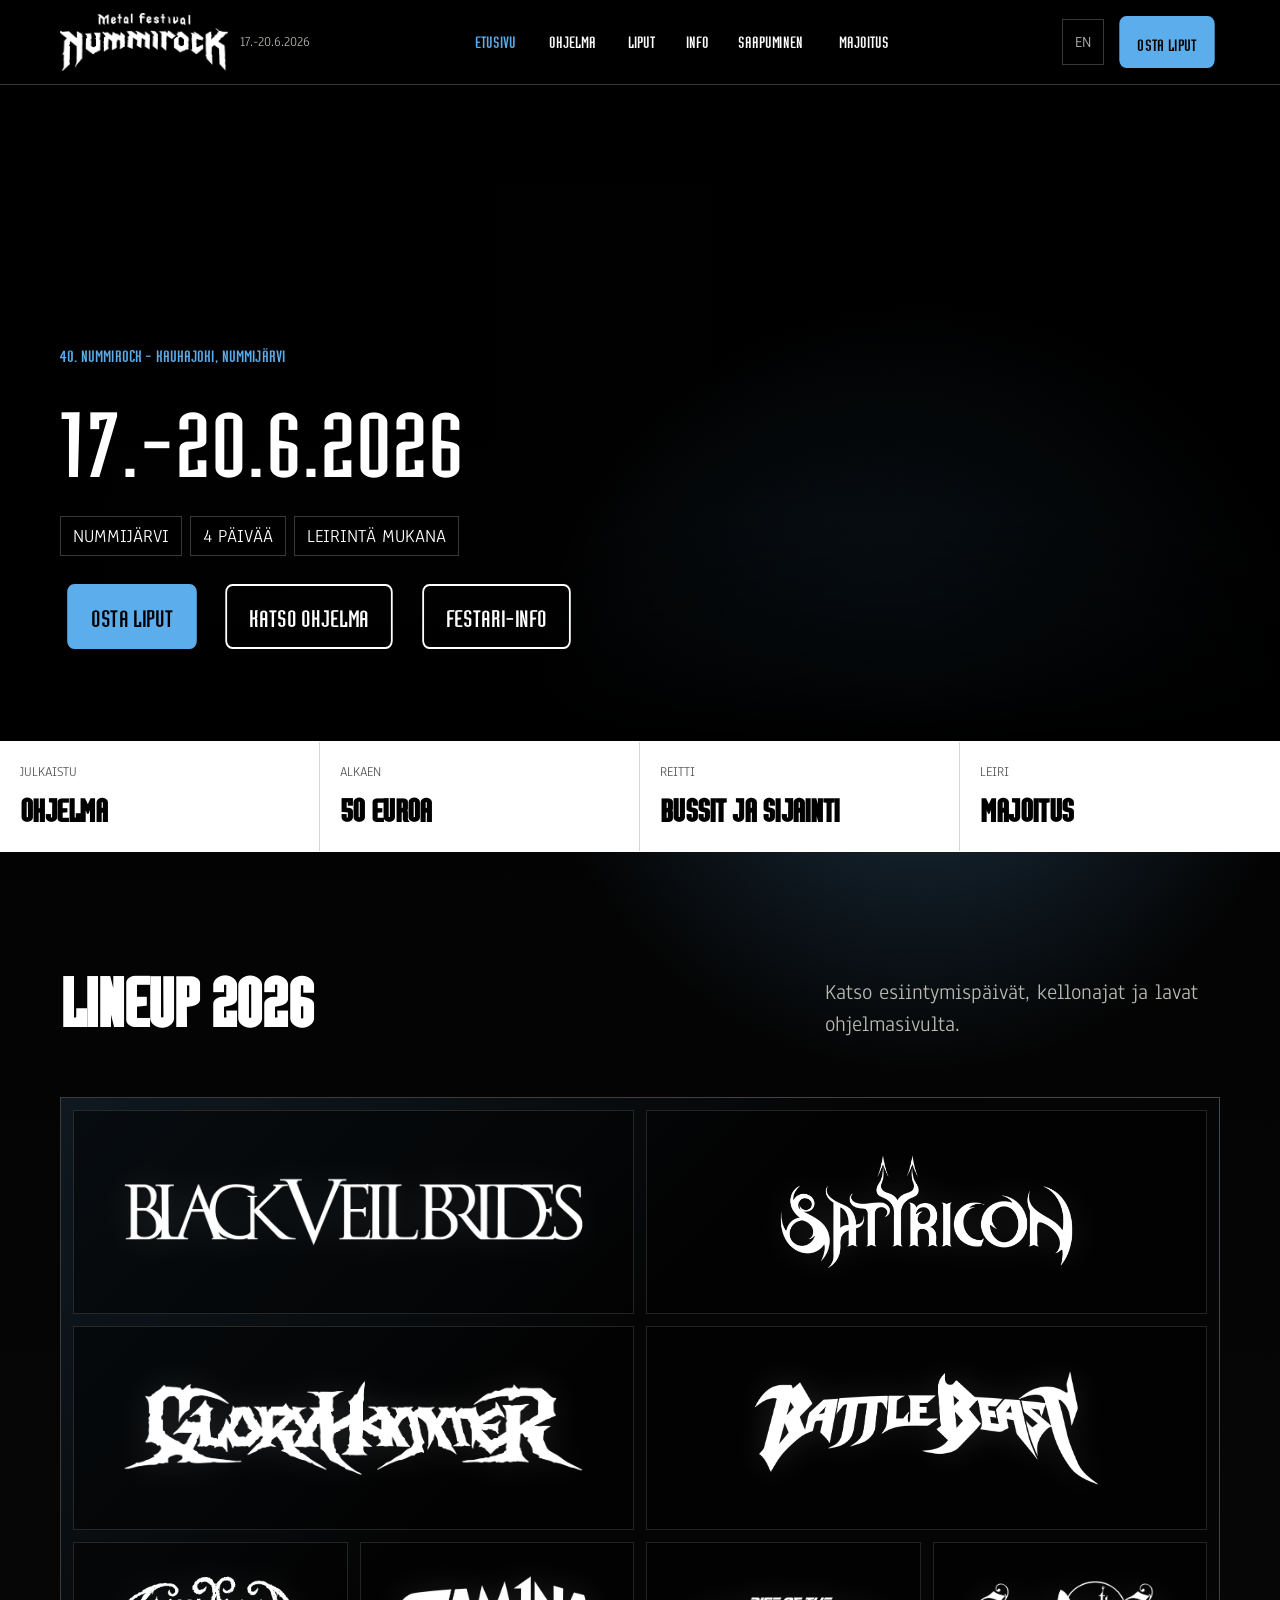
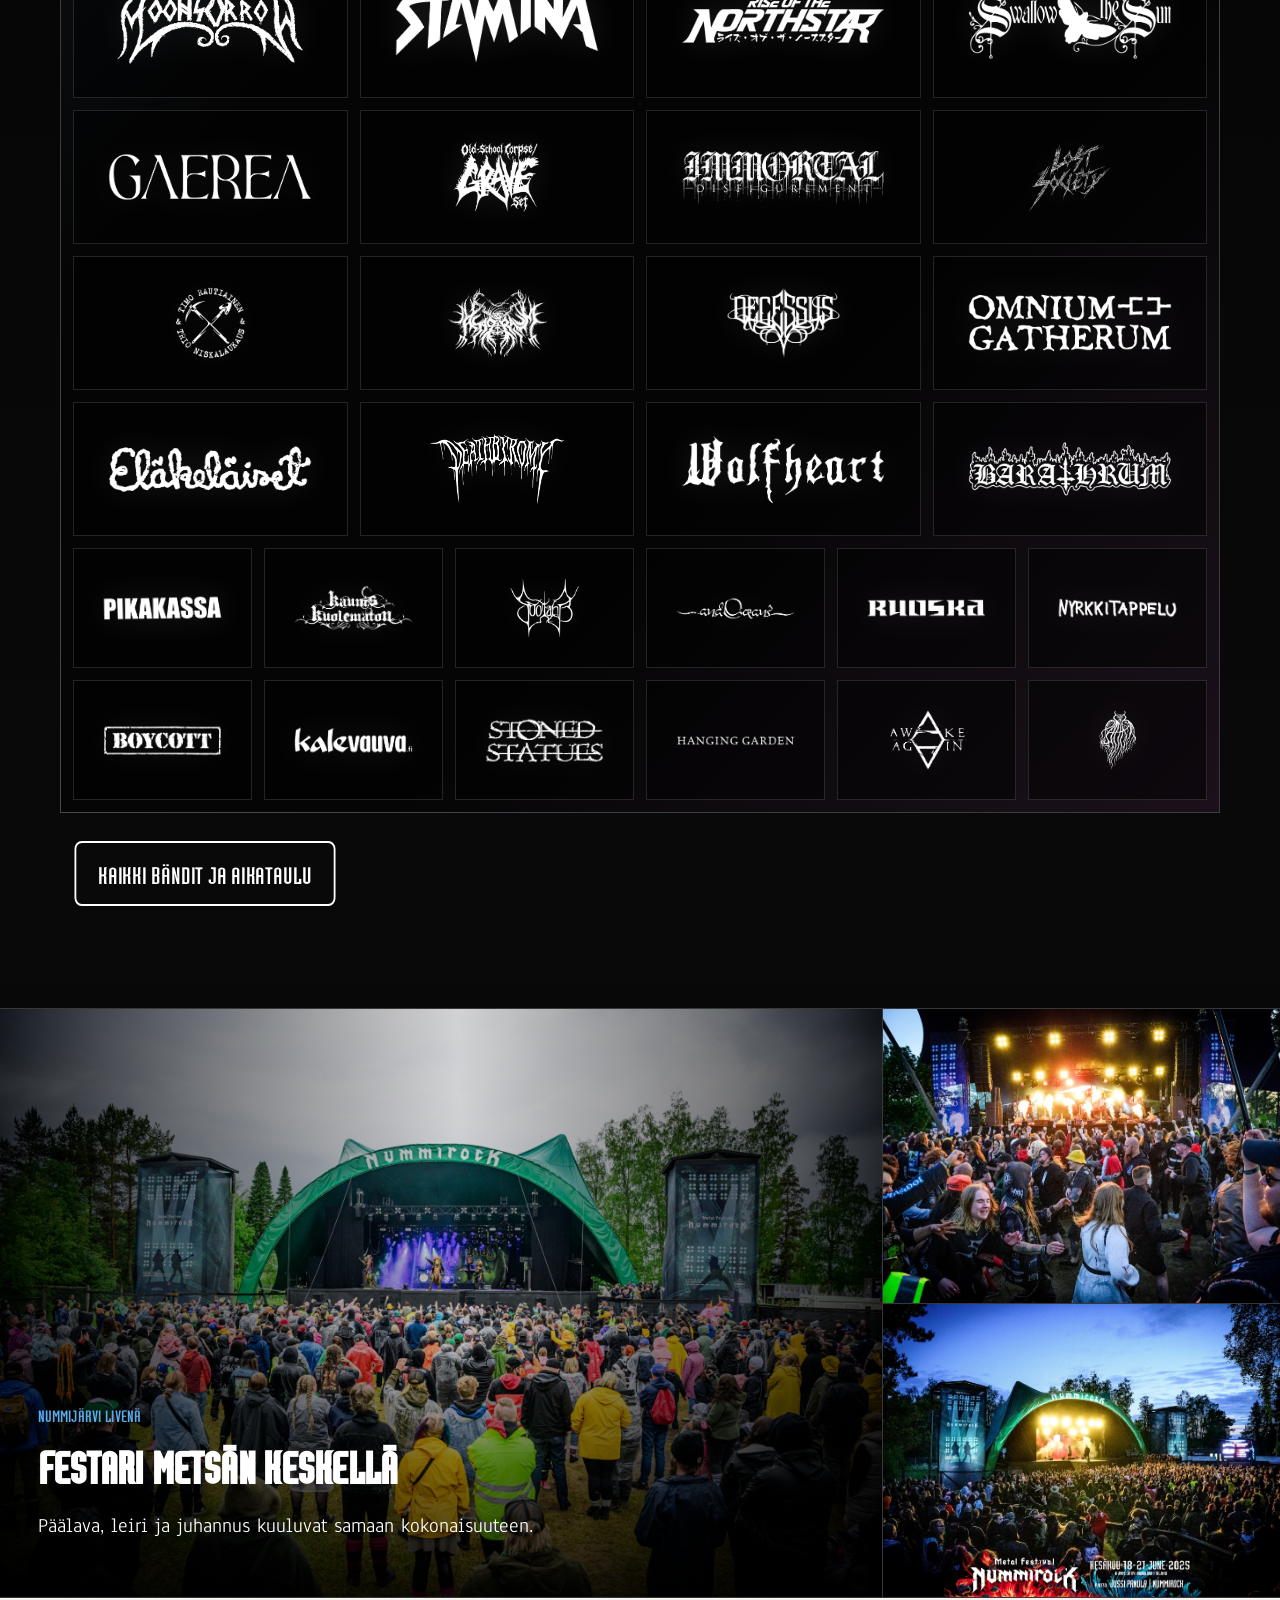
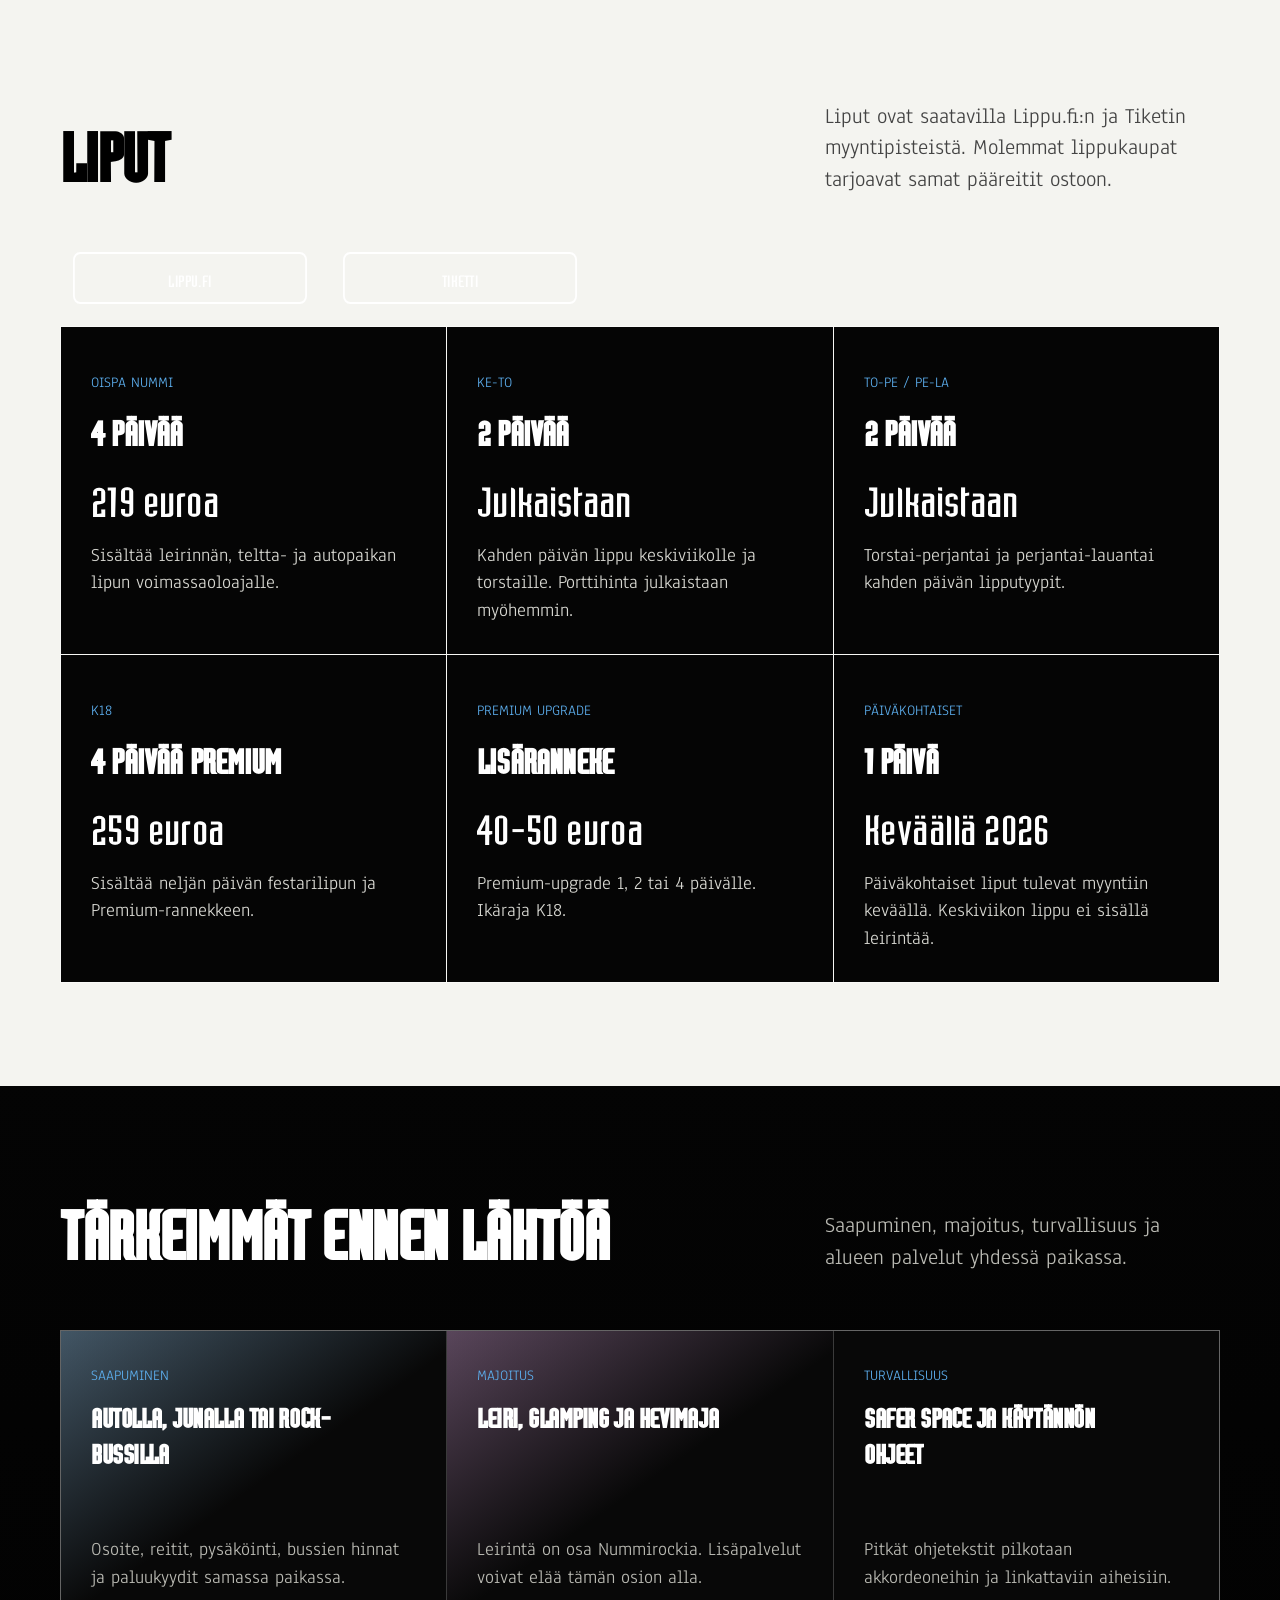
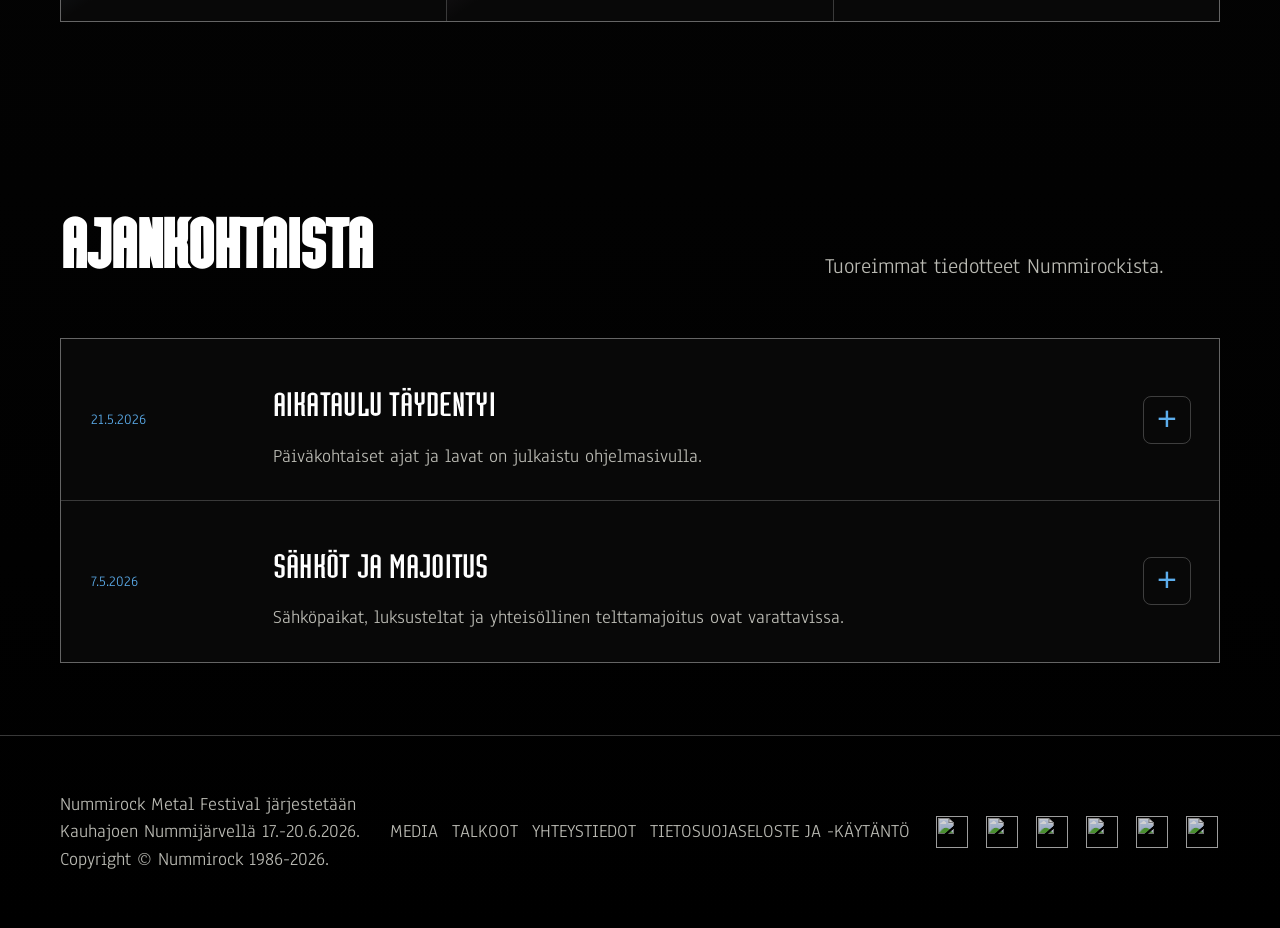
==== prototype/index.html @ 6aaf7c0e "Initial static prototype" ====
<!doctype html>
<html lang="fi">
<head>
  <meta charset="utf-8">
  <meta name="viewport" content="width=device-width, initial-scale=1">
  <title>Nummirock Metal Festival 2026</title>
  <meta name="description" content="Nummirock Metal Festival järjestetään Kauhajoen Nummijärvellä 17.-20.6.2026.">
  <link rel="stylesheet" href="https://www.nummirock.fi/2017/fonts.css">
  <link rel="preconnect" href="https://fonts.googleapis.com">
  <link rel="preconnect" href="https://fonts.gstatic.com" crossorigin>
  <link href="https://fonts.googleapis.com/css2?family=Anaheim&display=swap" rel="stylesheet">
  <link rel="stylesheet" href="styles.css">
</head>
<body>
  <div class="site-shell">
    <a class="skip-link" href="#main">Siirry sisältöön</a>
    <header class="site-header">
      <nav class="site-nav container" aria-label="Päävalikko">
        <a class="brand-mark" href="index.html" aria-label="Nummirock etusivu">
          <img src="brand-assets/Nummirock-2026_Logo-kaareva-valkoinen.png" alt="Nummirock">
          <span class="brand-kicker">17.-20.6.2026</span>
        </a>
        <ul class="nav-links" id="site-menu">
          <li><a href="index.html" aria-current="page">Etusivu</a></li>
          <li><a href="ohjelma.html">Ohjelma</a></li>
          <li><a href="index.html#liput">Liput</a></li>
          <li><a href="info.html">Info</a></li>
          <li><a href="info.html#saapuminen">Saapuminen</a></li>
          <li><a href="info.html#majoitus">Majoitus</a></li>
        </ul>
        <div class="nav-actions">
          <a class="language-link" href="info.html#english">EN</a>
          <a class="button small accent" href="#liput">Osta liput</a>
          <button class="menu-toggle" type="button" aria-label="Avaa valikko" aria-controls="site-menu" aria-expanded="false" data-menu-toggle>
            <span></span>
          </button>
        </div>
      </nav>
    </header>

    <main id="main">
      <section class="hero">
        <div class="container hero-content">
          <h1 class="sr-only">Nummirock Metal Festival 2026</h1>
          <p class="eyebrow">40. Nummirock - Kauhajoki, Nummijärvi</p>
          <p class="hero-date">17.-20.6.2026</p>
          <div class="hero-meta" aria-label="Tapahtuman perustiedot">
            <span class="meta-chip">Nummijärvi</span>
            <span class="meta-chip">4 päivää</span>
            <span class="meta-chip">Leirintä mukana</span>
          </div>
          <div class="hero-actions">
            <a class="button accent" href="#liput">Osta liput</a>
            <a class="button secondary" href="ohjelma.html">Katso ohjelma</a>
            <a class="button secondary" href="info.html">Festari-info</a>
          </div>
        </div>
      </section>

      <section class="gate-countdown" data-countdown data-open="2026-06-17T20:00:00+03:00" data-hide-after="2026-06-21T04:00:00+03:00" data-show-days="100" hidden>
        <div class="container gate-countdown-inner">
          <div>
            <p class="eyebrow" data-countdown-label>Portit avataan</p>
            <h2>Kohta nähdään Nummijärvellä</h2>
          </div>
          <div class="countdown-grid" aria-label="Aikaa porttien avautumiseen">
            <span><strong data-countdown-days>00</strong><small>Päivää</small></span>
            <span><strong data-countdown-hours>00</strong><small>Tuntia</small></span>
            <span><strong data-countdown-minutes>00</strong><small>Min</small></span>
            <span><strong data-countdown-seconds>00</strong><small>Sek</small></span>
          </div>
        </div>
      </section>

      <section class="quick-strip" aria-label="Pikalinkit">
        <div class="quick-strip-inner">
          <a class="quick-link" href="ohjelma.html">
            <span>Julkaistu</span>
            <strong>Ohjelma</strong>
          </a>
          <a class="quick-link" href="#liput">
            <span>Alkaen</span>
            <strong>50 euroa</strong>
          </a>
          <a class="quick-link" href="info.html#saapuminen">
            <span>Reitti</span>
            <strong>Bussit ja sijainti</strong>
          </a>
          <a class="quick-link" href="info.html#majoitus">
            <span>Leiri</span>
            <strong>Majoitus</strong>
          </a>
        </div>
      </section>

      <section class="section" aria-labelledby="lineup-title">
        <div class="container">
          <div class="section-header">
            <h2 class="section-title" id="lineup-title">Lineup 2026</h2>
            <p class="section-copy">Katso esiintymispäivät, kellonajat ja lavat ohjelmasivulta.</p>
          </div>
          <div class="logo-lineup" aria-label="Nummirock 2026 artistit">
            <a class="logo-card logo-card-xl" href="ohjelma.html#schedule-black-veil-brides"><img src="band-logos/Logo_BlackVeilBrides.png" alt="Black Veil Brides"></a>
            <a class="logo-card logo-card-xl" href="ohjelma.html#schedule-satyricon"><img src="band-logos/Logo_Satyricon.png" alt="Satyricon"></a>
            <a class="logo-card logo-card-xl" href="ohjelma.html#schedule-gloryhammer"><img src="band-logos/Logo_GloryHammer.png" alt="Gloryhammer"></a>
            <a class="logo-card logo-card-xl" href="ohjelma.html#schedule-battle-beast"><img src="band-logos/Logo_BattleBeast.png" alt="Battle Beast"></a>

            <a class="logo-card logo-card-lg" href="ohjelma.html#schedule-moonsorrow"><img src="band-logos/Logo_Moonsorrow.png" alt="Moonsorrow"></a>
            <a class="logo-card logo-card-lg" href="ohjelma.html#schedule-stam1na"><img src="band-logos/Logo_Stam1na.png" alt="Stam1na"></a>
            <a class="logo-card logo-card-lg" href="ohjelma.html#schedule-rise-of-the-northstar"><img src="band-logos/Logo_RiseOfTheNorthstar.png" alt="Rise of the Northstar"></a>
            <a class="logo-card logo-card-lg" href="ohjelma.html#schedule-swallow-the-sun"><img src="band-logos/Logo_SwallowTheSun.png" alt="Swallow the Sun"></a>

            <a class="logo-card" href="ohjelma.html#schedule-gaerea"><img src="band-logos/Logo_Gaerea.png" alt="Gaerea"></a>
            <a class="logo-card" href="ohjelma.html#schedule-grave"><img src="band-logos/Logo_Grave-set.png" alt="Grave"></a>
            <a class="logo-card" href="ohjelma.html#schedule-immortal-disfigurement"><img src="band-logos/Logo_ImmortalDisfigurement.png" alt="Immortal Disfigurement"></a>
            <a class="logo-card" href="ohjelma.html#schedule-lost-society"><img src="band-logos/Logo_LostSociety.png" alt="Lost Society"></a>
            <a class="logo-card" href="ohjelma.html#schedule-timo-rautiainen"><img src="band-logos/Logo_TimoRautiainen.png" alt="Timo Rautiainen & Trio Niskalaukaus"></a>
            <a class="logo-card" href="ohjelma.html#schedule-asagraum"><img src="band-logos/Logo_Asagraum.png" alt="Asagraum"></a>
            <a class="logo-card" href="ohjelma.html#schedule-decessus"><img src="band-logos/Logo_Decessus.png" alt="Decessus"></a>
            <a class="logo-card" href="ohjelma.html#schedule-omnium-gatherum"><img src="band-logos/Logo_OmniumGatherum.png" alt="Omnium Gatherum"></a>
            <a class="logo-card" href="ohjelma.html#schedule-elakelaiset"><img src="band-logos/Logo_Elakelaiset.png" alt="Eläkeläiset"></a>
            <a class="logo-card" href="ohjelma.html#schedule-deathbyromy"><img src="band-logos/Logo_DeathByRomy.png" alt="DeathbyRomy"></a>
            <a class="logo-card" href="ohjelma.html#schedule-wolfheart"><img src="band-logos/Logo_Wolfheart.png" alt="Wolfheart"></a>
            <a class="logo-card" href="ohjelma.html#schedule-barathrum"><img src="band-logos/Logo_Barathrum.png" alt="Barathrum"></a>

            <a class="logo-card logo-card-sm" href="ohjelma.html#schedule-pikakassa"><img src="band-logos/Logo_Pikakassa.png" alt="Pikakassa"></a>
            <a class="logo-card logo-card-sm" href="ohjelma.html#schedule-kaunis-kuolematon"><img src="band-logos/Logo_KaunisKuolematon.png" alt="Kaunis Kuolematon"></a>
            <a class="logo-card logo-card-sm" href="ohjelma.html#schedule-suotana"><img src="band-logos/Logo_Suotana.png" alt="Suotana"></a>
            <a class="logo-card logo-card-sm" href="ohjelma.html#schedule-and-oceans"><img src="band-logos/Logo_AndOceans.png" alt="...And Oceans"></a>
            <a class="logo-card logo-card-sm" href="ohjelma.html#schedule-ruoska"><img src="band-logos/Logo_Ruoska.png" alt="Ruoska"></a>
            <a class="logo-card logo-card-sm" href="ohjelma.html#schedule-nyrkkitappelu"><img src="band-logos/Logo_Nyrkkitappelu.png" alt="Nyrkkitappelu"></a>
            <a class="logo-card logo-card-sm" href="ohjelma.html#schedule-boycott"><img src="band-logos/Logo_Boycott.png" alt="Boycott"></a>
            <a class="logo-card logo-card-sm" href="ohjelma.html#schedule-kalevauva"><img src="band-logos/Logo_Kalevauva.png" alt="Kalevauva.fi"></a>
            <a class="logo-card logo-card-sm" href="ohjelma.html#schedule-stoned-statues"><img src="band-logos/Logo_StonedStatues.png" alt="Stoned Statues"></a>
            <a class="logo-card logo-card-sm" href="ohjelma.html#schedule-hanging-garden"><img src="band-logos/Logo_HangingGarden.png" alt="Hanging Garden"></a>
            <a class="logo-card logo-card-sm" href="ohjelma.html#schedule-awake-again"><img src="band-logos/Logo_AwakeAgain.png" alt="Awake Again"></a>
            <a class="logo-card logo-card-sm" href="ohjelma.html#schedule-paara"><img src="band-logos/Logo_Paara.png" alt="Paara"></a>
          </div>
          <div class="cta-row">
            <a class="button secondary" href="ohjelma.html">Kaikki bändit ja aikataulu</a>
          </div>
        </div>
      </section>

      <section class="festival-proof compact" aria-labelledby="festival-proof-title">
        <div class="festival-proof-main">
          <img src="festival-photos/stage-day-2025.jpg" alt="Nummirockin päälava ja yleisö vuonna 2025">
          <div class="festival-proof-copy">
            <p class="eyebrow">Nummijärvi livenä</p>
            <h2 id="festival-proof-title">Festari metsän keskellä</h2>
            <p>Päälava, leiri ja juhannus kuuluvat samaan kokonaisuuteen.</p>
          </div>
        </div>
        <div class="festival-proof-side">
          <img src="festival-photos/crowd-fire-2025.jpg" alt="Yleisö ja pyrotekniikka Inferno-lavalla">
          <img src="festival-photos/stage-night-2025.jpg" alt="Nummirockin iltavalaistu lava ja yleisö">
        </div>
      </section>

      <section class="section invert" id="liput" aria-labelledby="tickets-title">
        <div class="container">
          <div class="section-header">
            <h2 class="section-title" id="tickets-title">Liput</h2>
            <p class="section-copy">Liput ovat saatavilla Lippu.fi:n ja Tiketin myyntipisteistä. Molemmat lippukaupat tarjoavat samat pääreitit ostoon.</p>
          </div>
          <div class="vendor-actions" aria-label="Valitse lippukauppa">
            <a class="button small secondary" href="https://www.lippu.fi/nummirock">Lippu.fi</a>
            <a class="button small secondary" href="https://www.tiketti.fi/nummirock">Tiketti</a>
          </div>
          <div class="tickets-grid">
            <article class="ticket-card">
              <p class="panel-kicker">Oispa Nummi</p>
              <h3 class="ticket-title">4 päivää</h3>
              <p class="price">219 euroa</p>
              <p class="ticket-meta">Sisältää leirinnän, teltta- ja autopaikan lipun voimassaoloajalle.</p>
            </article>
            <article class="ticket-card">
              <p class="panel-kicker">Ke-To</p>
              <h3 class="ticket-title">2 päivää</h3>
              <p class="price">Julkaistaan</p>
              <p class="ticket-meta">Kahden päivän lippu keskiviikolle ja torstaille. Porttihinta julkaistaan myöhemmin.</p>
            </article>
            <article class="ticket-card">
              <p class="panel-kicker">To-Pe / Pe-La</p>
              <h3 class="ticket-title">2 päivää</h3>
              <p class="price">Julkaistaan</p>
              <p class="ticket-meta">Torstai-perjantai ja perjantai-lauantai kahden päivän lipputyypit.</p>
            </article>
            <article class="ticket-card">
              <p class="panel-kicker">K18</p>
              <h3 class="ticket-title">4 päivää Premium</h3>
              <p class="price">259 euroa</p>
              <p class="ticket-meta">Sisältää neljän päivän festarilipun ja Premium-rannekkeen.</p>
            </article>
            <article class="ticket-card">
              <p class="panel-kicker">Premium upgrade</p>
              <h3 class="ticket-title">Lisäranneke</h3>
              <p class="price">40-50 euroa</p>
              <p class="ticket-meta">Premium-upgrade 1, 2 tai 4 päivälle. Ikäraja K18.</p>
            </article>
            <article class="ticket-card">
              <p class="panel-kicker">Päiväkohtaiset</p>
              <h3 class="ticket-title">1 päivä</h3>
              <p class="price">Keväällä 2026</p>
              <p class="ticket-meta">Päiväkohtaiset liput tulevat myyntiin keväällä. Keskiviikon lippu ei sisällä leirintää.</p>
            </article>
          </div>
        </div>
      </section>

      <section class="section" aria-labelledby="info-title">
        <div class="container">
          <div class="section-header">
            <h2 class="section-title" id="info-title">Tärkeimmät ennen lähtöä</h2>
            <p class="section-copy">Saapuminen, majoitus, turvallisuus ja alueen palvelut yhdessä paikassa.</p>
          </div>
          <div class="content-grid">
            <a class="feature-panel" data-accent="blue" href="info.html#saapuminen">
              <div>
                <span class="panel-kicker">Saapuminen</span>
                <h3 class="panel-title">Autolla, junalla tai rock-bussilla</h3>
              </div>
              <p class="panel-copy">Osoite, reitit, pysäköinti, bussien hinnat ja paluukyydit samassa paikassa.</p>
            </a>
            <a class="feature-panel" data-accent="purple" href="info.html#majoitus">
              <div>
                <span class="panel-kicker">Majoitus</span>
                <h3 class="panel-title">Leiri, glamping ja HeviMaja</h3>
              </div>
              <p class="panel-copy">Leirintä on osa Nummirockia. Lisäpalvelut voivat elää tämän osion alla.</p>
            </a>
            <a class="feature-panel" href="info.html#turvallisuus">
              <div>
                <span class="panel-kicker">Turvallisuus</span>
                <h3 class="panel-title">Safer space ja käytännön ohjeet</h3>
              </div>
              <p class="panel-copy">Pitkät ohjetekstit pilkotaan akkordeoneihin ja linkattaviin aiheisiin.</p>
            </a>
          </div>
        </div>
      </section>

      <section class="section tight" aria-labelledby="news-title">
        <div class="container">
          <div class="section-header">
            <h2 class="section-title" id="news-title">Ajankohtaista</h2>
            <p class="section-copy">Tuoreimmat tiedotteet Nummirockista.</p>
          </div>
          <div class="news-list">
            <details class="news-item">
              <summary>
                <time class="date-label" datetime="2026-05-21">21.5.2026</time>
                <span>
                  <span class="news-title">Aikataulu täydentyi</span>
                  <span class="news-copy">Päiväkohtaiset ajat ja lavat on julkaistu ohjelmasivulla.</span>
                </span>
              </summary>
              <div class="news-article">
                <p>Nummirockin vuoden 2026 ohjelma on täydentynyt päiväkohtaisilla esiintymisajoilla. Tutustu koko aikatauluun ohjelmasivulla ja tarkista omien suosikkiesi esiintymispäivät.</p>
                <a class="text-link" href="ohjelma.html">Avaa ohjelma</a>
              </div>
            </details>
            <details class="news-item">
              <summary>
                <time class="date-label" datetime="2026-05-07">7.5.2026</time>
                <span>
                  <span class="news-title">Sähköt ja majoitus</span>
                  <span class="news-copy">Sähköpaikat, luksusteltat ja yhteisöllinen telttamajoitus ovat varattavissa.</span>
                </span>
              </summary>
              <div class="news-article">
                <p>Leirintä kuuluu Nummirockin ytimeen. Majoitusalueelle on tarjolla lisäpalveluita, kuten sähköpaikkoja, HeviMajoja ja glamping-vaihtoehtoja.</p>
                <a class="text-link" href="info.html#majoitus">Avaa majoitusinfo</a>
              </div>
            </details>
          </div>
        </div>
      </section>
    </main>

    <footer class="site-footer">
      <div class="container footer-inner">
        <p>Nummirock Metal Festival järjestetään Kauhajoen Nummijärvellä 17.-20.6.2026. Copyright © Nummirock 1986-2026.</p>
        <nav class="footer-links" aria-label="Alavalikko">
          <a href="info.html#media">Media</a>
          <a href="info.html#talkoot">Talkoot</a>
          <a href="info.html#yhteys">Yhteystiedot</a>
          <a href="https://nummirock.fi/tietosuojaseloste_ja_kaytanto">Tietosuojaseloste ja -käytäntö</a>
        </nav>
        <div class="footer-social" aria-label="Seuraa Nummirockia">
          <a href="https://www.facebook.com/Nummirock" aria-label="Facebook"><img src="https://nummirock.fi/2017/images/some-ikonit/facebook.png" alt=""></a>
          <a href="https://www.tiktok.com/@nummirock" aria-label="TikTok"><img src="https://nummirock.fi/2017/images/some-ikonit/tiktok.png" alt=""></a>
          <a href="https://instagram.com/nummirock/" aria-label="Instagram"><img src="https://nummirock.fi/2017/images/some-ikonit/instagram.png" alt=""></a>
          <a href="https://twitter.com/nummirock" aria-label="X"><img src="https://nummirock.fi/2017/images/some-ikonit/twitter.png" alt=""></a>
          <a href="https://www.youtube.com/c/NummirockFestival" aria-label="YouTube"><img src="https://nummirock.fi/2017/images/some-ikonit/youtube.png" alt=""></a>
          <a href="http://www.flickr.com/photos/nummirock/sets/" aria-label="Flickr"><img src="https://nummirock.fi/2017/images/some-ikonit/flickr.png" alt=""></a>
        </div>
      </div>
    </footer>
  </div>
  <script src="app.js"></script>
</body>
</html>
---- prototype/styles.css ----
:root {
  --color-black: #000;
  --color-white: #fff;
  --color-ink: #101010;
  --color-paper: #f4f4f0;
  --color-muted: #b9b9b2;
  --color-line: rgba(255, 255, 255, 0.22);
  --color-blue: #5cadec;
  --color-purple: #bb6ac1;
  --color-danger: #ff4a4a;
  --font-display: "Nummirock Custom", "nummirock_2013_custom_3Rg", "Impact", "Arial Narrow", sans-serif;
  --font-body: "Anaheim", "Arial Narrow", Arial, sans-serif;
  --container: 1160px;
  --gutter: clamp(18px, 3vw, 40px);
  --nav-height: 84px;
  --radius: 8px;
}

@font-face {
  font-family: "Nummirock Custom";
  src: url("brand-assets/NummirockOneThreeCustomThre.otf") format("opentype");
  font-weight: 500;
  font-style: normal;
  font-display: swap;
}

* {
  box-sizing: border-box;
}

.sr-only {
  position: absolute;
  width: 1px;
  height: 1px;
  padding: 0;
  margin: -1px;
  overflow: hidden;
  clip: rect(0, 0, 0, 0);
  white-space: nowrap;
  border: 0;
}

html {
  scroll-behavior: smooth;
  background: var(--color-black);
}

body {
  margin: 0;
  color: var(--color-white);
  background:
    radial-gradient(circle at 72% 12%, rgba(92, 173, 236, 0.28), transparent 24rem),
    linear-gradient(180deg, #000 0%, #090909 42%, #000 100%);
  font-family: var(--font-body);
  font-size: 19px;
  line-height: 1.45;
}

body.nav-open {
  overflow: hidden;
}

img {
  display: block;
  max-width: 100%;
}

a {
  color: inherit;
  text-decoration-color: var(--color-blue);
  text-decoration-thickness: 0.08em;
  text-underline-offset: 0.16em;
}

a:hover {
  color: var(--color-blue);
}

button,
input,
select {
  font: inherit;
}

.site-shell {
  min-height: 100vh;
  overflow: clip;
}

.container {
  width: min(100% - var(--gutter) * 2, var(--container));
  margin-inline: auto;
}

.skip-link {
  position: fixed;
  top: 8px;
  left: 8px;
  z-index: 20;
  transform: translateY(-160%);
  background: var(--color-white);
  color: var(--color-black);
  padding: 8px 12px;
}

.skip-link:focus {
  transform: translateY(0);
}

.site-header {
  position: sticky;
  top: 0;
  z-index: 15;
  border-bottom: 1px solid var(--color-line);
  background: rgba(0, 0, 0, 0.92);
  backdrop-filter: blur(18px);
}

.site-nav {
  min-height: var(--nav-height);
  display: flex;
  align-items: center;
  justify-content: space-between;
  gap: 22px;
}

.brand-mark {
  display: inline-flex;
  align-items: center;
  gap: 12px;
  min-width: 150px;
  text-decoration: none;
}

.brand-mark img {
  width: 168px;
  height: auto;
}

.brand-kicker {
  display: block;
  color: var(--color-muted);
  font-size: 14px;
  letter-spacing: 0;
  text-transform: uppercase;
}

.nav-links {
  display: flex;
  align-items: center;
  gap: clamp(16px, 2vw, 30px);
  margin: 0;
  padding: 0;
  list-style: none;
}

.nav-links a {
  font-family: var(--font-display);
  font-size: clamp(25px, 2vw, 32px);
  line-height: 1;
  text-transform: uppercase;
  text-decoration: none;
  transform: scaleX(0.86);
  transform-origin: left center;
  display: inline-block;
}

.nav-links a[aria-current="page"] {
  color: var(--color-blue);
}

.nav-actions {
  display: flex;
  align-items: center;
  gap: 10px;
}

.language-link {
  border: 1px solid var(--color-line);
  min-height: 46px;
  display: inline-flex;
  align-items: center;
  padding: 9px 12px 7px;
  color: var(--color-muted);
  text-decoration: none;
  text-transform: uppercase;
  font-size: 16px;
}

.menu-toggle {
  display: none;
  width: 44px;
  height: 44px;
  place-items: center;
  border: 1px solid var(--color-line);
  border-radius: var(--radius);
  background: transparent;
  color: var(--color-white);
  cursor: pointer;
}

.menu-toggle span,
.menu-toggle::before,
.menu-toggle::after {
  content: "";
  display: block;
  width: 18px;
  height: 2px;
  background: currentColor;
}

.menu-toggle span {
  margin-block: 5px;
}

.button {
  display: inline-flex;
  align-items: center;
  justify-content: center;
  min-height: 58px;
  padding: 14px 24px 11px;
  border: 2px solid var(--color-white);
  border-radius: var(--radius);
  background: var(--color-white);
  color: var(--color-black);
  font-family: var(--font-display);
  font-size: clamp(26px, 2.8vw, 38px);
  line-height: 1;
  text-transform: uppercase;
  text-decoration: none;
  transform: scaleX(0.9);
  transform-origin: center;
}

.button:hover {
  background: var(--color-blue);
  border-color: var(--color-blue);
  color: var(--color-black);
}

.button.secondary {
  background: transparent;
  color: var(--color-white);
}

.button.secondary:hover {
  background: var(--color-white);
  color: var(--color-black);
}

.button.accent {
  border-color: var(--color-blue);
  background: var(--color-blue);
}

.button.small {
  min-height: 52px;
  padding: 12px 18px 9px;
  font-size: clamp(24px, 2vw, 30px);
}

.hero {
  position: relative;
  min-height: clamp(620px, calc(100svh - var(--nav-height) - 160px), 820px);
  display: grid;
  align-items: end;
  isolation: isolate;
  background-image:
    linear-gradient(90deg, rgba(0, 0, 0, 0.82) 0%, rgba(0, 0, 0, 0.44) 46%, rgba(0, 0, 0, 0.78) 100%),
    url("https://www.nummirock.fi/2017/images/Etusivu_tausta_2026_desktop-B.jpg");
  background-size: cover, cover;
  background-position: center top;
}

.hero::after {
  content: "";
  position: absolute;
  inset: auto 0 0;
  height: 35%;
  z-index: -1;
  background: linear-gradient(180deg, transparent, #000);
}

.hero-content {
  padding-block: clamp(48px, 8vw, 92px);
}

.eyebrow {
  margin: 0 0 10px;
  color: var(--color-blue);
  font-family: var(--font-display);
  font-size: clamp(19px, 2vw, 28px);
  line-height: 1;
  text-transform: uppercase;
  transform: scaleX(0.88);
  transform-origin: left center;
}

.display-title {
  max-width: 1040px;
  margin: 0;
  font-family: var(--font-display);
  font-size: clamp(58px, 10vw, 138px);
  line-height: 0.9;
  text-transform: uppercase;
  letter-spacing: 0;
  transform: scaleX(0.86);
  transform-origin: left center;
}

.hero-date {
  margin: 14px 0 0;
  font-family: var(--font-display);
  font-size: clamp(64px, 11vw, 152px);
  line-height: 0.78;
  text-transform: uppercase;
  transform: scaleX(0.86);
  transform-origin: left center;
}

.festival-proof {
  display: grid;
  grid-template-columns: minmax(0, 1.55fr) minmax(280px, 0.7fr);
  min-height: 420px;
  border-block: 1px solid var(--color-line);
  background: #000;
}

.festival-proof img {
  width: 100%;
  height: 100%;
  object-fit: cover;
}

.festival-proof-main,
.festival-proof-side {
  min-width: 0;
}

.festival-proof-main {
  position: relative;
  min-height: 420px;
}

.festival-proof-main::after {
  content: "";
  position: absolute;
  inset: 0;
  background:
    linear-gradient(90deg, rgba(0, 0, 0, 0.74), rgba(0, 0, 0, 0.16) 52%, rgba(0, 0, 0, 0.72)),
    linear-gradient(0deg, rgba(0, 0, 0, 0.78), transparent 45%);
}

.festival-proof-copy {
  position: absolute;
  left: var(--gutter);
  bottom: clamp(28px, 5vw, 56px);
  z-index: 1;
  max-width: 620px;
}

.festival-proof-copy h2 {
  margin: 0;
  font-family: var(--font-display);
  font-size: clamp(38px, 5.2vw, 76px);
  line-height: 0.84;
  text-transform: uppercase;
  transform: scaleX(0.86);
  transform-origin: left center;
}

.festival-proof-copy p:last-child {
  max-width: 520px;
  margin: 18px 0 0;
  color: var(--color-white);
  font-size: clamp(17px, 1.6vw, 21px);
}

.festival-proof.compact {
  min-height: 360px;
}

.festival-proof.compact .festival-proof-main {
  min-height: 360px;
}

.festival-proof-side {
  display: grid;
  grid-template-rows: 1fr 1fr;
  border-left: 1px solid var(--color-line);
}

.festival-proof-side img + img {
  border-top: 1px solid var(--color-line);
}

.hero-meta {
  display: flex;
  flex-wrap: wrap;
  gap: 8px;
  margin: 24px 0 0;
}

.meta-chip {
  display: inline-flex;
  align-items: center;
  min-height: 38px;
  padding: 6px 12px 5px;
  border: 1px solid var(--color-line);
  background: rgba(0, 0, 0, 0.62);
  color: var(--color-white);
  text-transform: uppercase;
}

.hero-actions {
  display: flex;
  flex-wrap: wrap;
  gap: 12px;
  margin-top: 28px;
}

.quick-strip {
  border-block: 1px solid var(--color-line);
  background: var(--color-white);
  color: var(--color-black);
}

.quick-strip-inner {
  display: grid;
  grid-template-columns: repeat(4, 1fr);
}

.quick-link {
  min-height: 108px;
  padding: 20px;
  border-right: 1px solid rgba(0, 0, 0, 0.16);
  text-decoration: none;
}

.quick-link:last-child {
  border-right: 0;
}

.quick-link span {
  display: block;
  color: #555;
  font-size: 14px;
  text-transform: uppercase;
}

.quick-link strong {
  display: block;
  margin-top: 5px;
  font-family: var(--font-display);
  font-size: clamp(28px, 4vw, 48px);
  line-height: 0.92;
  text-transform: uppercase;
  transform: scaleX(0.88);
  transform-origin: left center;
}

.section {
  padding-block: clamp(56px, 8vw, 112px);
}

.section.tight {
  padding-block: clamp(38px, 6vw, 72px);
}

.section.invert {
  background: var(--color-paper);
  color: var(--color-black);
}

.section-header {
  display: grid;
  grid-template-columns: minmax(0, 0.8fr) minmax(260px, 0.45fr);
  gap: clamp(20px, 5vw, 64px);
  align-items: end;
  margin-bottom: clamp(28px, 5vw, 56px);
}

.section-title {
  margin: 0;
  font-family: var(--font-display);
  font-size: clamp(46px, 8vw, 104px);
  line-height: 0.84;
  text-transform: uppercase;
  transform: scaleX(0.86);
  transform-origin: left center;
}

.section-copy {
  margin: 0;
  color: var(--color-muted);
  font-size: clamp(18px, 2vw, 22px);
}

.invert .section-copy {
  color: #444;
}

.lineup-wall {
  display: grid;
  grid-template-columns: repeat(6, 1fr);
  gap: 1px;
  background: var(--color-line);
  border: 1px solid var(--color-line);
}

.artist-tile {
  min-height: 104px;
  display: grid;
  place-items: center;
  padding: 18px 12px;
  background: #060606;
  text-align: center;
  text-decoration: none;
}

.artist-tile:nth-child(1),
.artist-tile:nth-child(2),
.artist-tile:nth-child(3),
.artist-tile:nth-child(4) {
  grid-column: span 3;
  min-height: 150px;
}

.artist-tile strong {
  max-width: 14ch;
  font-family: var(--font-display);
  font-size: clamp(24px, 3.8vw, 56px);
  line-height: 0.86;
  text-transform: uppercase;
  transform: scaleX(0.86);
}

.artist-tile:nth-child(odd) strong {
  color: var(--color-blue);
}

.artist-tile:nth-child(4n) strong {
  color: var(--color-purple);
}

.logo-lineup {
  --logo-gap: clamp(6px, 1vw, 12px);
  display: grid;
  grid-template-columns: repeat(12, minmax(0, 1fr));
  gap: var(--logo-gap);
  padding: var(--logo-gap);
  border: 1px solid var(--color-line);
  background:
    linear-gradient(135deg, rgba(92, 173, 236, 0.12), transparent 32%),
    linear-gradient(315deg, rgba(187, 106, 193, 0.12), transparent 34%),
    #050505;
}

.logo-card {
  min-height: clamp(86px, 9vw, 126px);
  grid-column: span 3;
  display: grid;
  place-items: center;
  padding: clamp(14px, 1.8vw, 24px);
  border: 1px solid rgba(255, 255, 255, 0.13);
  background: rgba(0, 0, 0, 0.5);
  text-decoration: none;
  transition: border-color 160ms ease, background-color 160ms ease, transform 160ms ease;
}

.logo-card:hover {
  border-color: var(--color-blue);
  background: rgba(92, 173, 236, 0.1);
  transform: translateY(-2px);
}

.logo-card img {
  width: 100%;
  max-width: 340px;
  max-height: 86px;
  object-fit: contain;
  filter: drop-shadow(0 0 16px rgba(255, 255, 255, 0.12));
}

.logo-card-xl {
  min-height: clamp(132px, 16vw, 204px);
  grid-column: span 6;
}

.logo-card-xl img {
  max-width: 520px;
  max-height: 140px;
}

.logo-card-lg {
  min-height: clamp(108px, 12vw, 158px);
  grid-column: span 3;
}

.logo-card-lg img {
  max-width: 420px;
  max-height: 108px;
}

.logo-card-sm {
  min-height: clamp(72px, 7vw, 102px);
  grid-column: span 2;
}

.logo-card-sm img {
  max-height: 72px;
}

.content-grid {
  display: grid;
  grid-template-columns: repeat(3, 1fr);
  gap: 1px;
  background: var(--color-line);
  border: 1px solid var(--color-line);
}

.feature-panel,
.news-item,
.ticket-card,
.info-card {
  background: #080808;
  padding: clamp(20px, 3vw, 30px);
}

.feature-panel {
  min-height: 290px;
  display: flex;
  flex-direction: column;
  justify-content: space-between;
  text-decoration: none;
  min-width: 0;
}

.feature-panel[data-accent="blue"] {
  background: linear-gradient(145deg, rgba(92, 173, 236, 0.24), #080808 52%);
}

.feature-panel[data-accent="purple"] {
  background: linear-gradient(145deg, rgba(187, 106, 193, 0.24), #080808 52%);
}

.content-grid .panel-title {
  font-size: clamp(28px, 3.2vw, 42px);
  max-width: 100%;
}

.panel-kicker,
.date-label {
  color: var(--color-blue);
  text-transform: uppercase;
  font-size: 15px;
}

.panel-title,
.news-title,
.ticket-title {
  margin: 10px 0 0;
  font-family: var(--font-display);
  font-size: clamp(31px, 4vw, 52px);
  line-height: 0.88;
  text-transform: uppercase;
  transform: scaleX(0.88);
  transform-origin: left center;
  overflow-wrap: anywhere;
}

.panel-copy,
.news-copy {
  margin: 18px 0 0;
  color: var(--color-muted);
}

.cta-row {
  display: flex;
  flex-wrap: wrap;
  gap: 12px;
  margin-top: 28px;
}

.tickets-grid {
  display: grid;
  grid-template-columns: repeat(3, 1fr);
  gap: 1px;
  background: var(--color-line);
  border: 1px solid var(--color-line);
}

.vendor-actions {
  display: grid;
  grid-template-columns: repeat(2, minmax(0, 260px));
  gap: 10px;
  margin: 0 0 22px;
}

.vendor-actions .button {
  border-color: var(--color-white);
  background: transparent;
  color: var(--color-white);
}

.vendor-actions .button:hover {
  background: var(--color-white);
  color: var(--color-black);
}

.price {
  margin: 16px 0 0;
  font-family: var(--font-display);
  font-size: clamp(36px, 5vw, 68px);
  line-height: 0.9;
  transform: scaleX(0.86);
  transform-origin: left center;
}

.ticket-meta {
  margin: 14px 0 0;
  color: var(--color-muted);
}

.invert .ticket-card {
  background: #050505;
  color: var(--color-white);
}

.invert .ticket-card .ticket-meta {
  color: #d6d6d0;
}

.invert .ticket-card .panel-kicker {
  color: var(--color-blue);
}

.ticket-card.featured {
  background: var(--color-white);
  color: var(--color-black);
}

.ticket-card.featured .ticket-meta {
  color: #444;
}

.ticket-card.featured .button.secondary {
  border-color: var(--color-black);
  color: var(--color-black);
}

.ticket-card.featured .button.secondary:hover {
  background: var(--color-black);
  color: var(--color-white);
}

.news-list {
  display: grid;
  gap: 1px;
  background: var(--color-line);
  border: 1px solid var(--color-line);
}

.news-item {
  padding: 0;
}

.news-item summary {
  display: grid;
  grid-template-columns: 160px minmax(0, 1fr) 46px;
  gap: 22px;
  align-items: center;
  min-height: 132px;
  padding: clamp(20px, 3vw, 30px);
  cursor: pointer;
  list-style: none;
}

.news-item summary::-webkit-details-marker {
  display: none;
}

.news-item summary::after {
  content: "+";
  width: 46px;
  height: 46px;
  display: grid;
  place-items: center;
  border: 1px solid var(--color-line);
  border-radius: var(--radius);
  color: var(--color-blue);
  font-family: var(--font-display);
  font-size: 34px;
  line-height: 1;
}

.news-item[open] summary::after {
  content: "-";
}

.news-item .news-title,
.news-item .news-copy {
  display: block;
}

.news-article {
  max-width: 760px;
  margin-left: 160px;
  padding: 0 clamp(20px, 3vw, 30px) clamp(24px, 3vw, 34px);
  color: var(--color-muted);
}

.text-link {
  display: inline-flex;
  margin-top: 8px;
  color: var(--color-blue);
  font-family: var(--font-display);
  font-size: 24px;
  text-transform: uppercase;
  text-decoration: none;
}

.gate-countdown {
  border-block: 1px solid var(--color-line);
  background:
    linear-gradient(135deg, rgba(92, 173, 236, 0.16), transparent 42%),
    #101010;
  color: var(--color-white);
}

.gate-countdown[hidden] {
  display: none;
}

.gate-countdown-inner {
  display: grid;
  grid-template-columns: minmax(0, 0.92fr) minmax(360px, 1.08fr);
  gap: clamp(22px, 4vw, 54px);
  align-items: center;
  padding-block: clamp(26px, 4vw, 44px);
}

.gate-countdown .eyebrow {
  color: var(--color-blue);
}

.gate-countdown h2 {
  max-width: 760px;
  margin: 8px 0 0;
  font-family: var(--font-display);
  font-size: clamp(44px, 7vw, 96px);
  line-height: 0.82;
  text-transform: uppercase;
  transform: scaleX(0.86);
  transform-origin: left center;
}

.countdown-grid {
  display: grid;
  grid-template-columns: repeat(4, minmax(0, 1fr));
  gap: 1px;
  border: 1px solid var(--color-line);
  background: var(--color-line);
}

.countdown-grid span {
  display: grid;
  gap: 4px;
  min-height: 128px;
  place-items: center;
  padding: 16px 10px 12px;
  background: #050505;
}

.countdown-grid strong {
  font-family: var(--font-display);
  font-size: clamp(48px, 7vw, 92px);
  line-height: 0.78;
  font-weight: 400;
}

.countdown-grid small {
  color: var(--color-muted);
  font-size: 15px;
  text-transform: uppercase;
}

.page-hero {
  padding-block: clamp(54px, 8vw, 110px);
  background:
    linear-gradient(90deg, rgba(0, 0, 0, 0.86), rgba(0, 0, 0, 0.42)),
    url("https://www.nummirock.fi/2017/images/Alasivu_tausta_1_2026-B.jpg");
  background-size: cover;
  background-position: center top;
  border-bottom: 1px solid var(--color-line);
}

.page-title {
  max-width: 900px;
  margin: 0;
  font-family: var(--font-display);
  font-size: clamp(58px, 10vw, 132px);
  line-height: 0.82;
  text-transform: uppercase;
  transform: scaleX(0.86);
  transform-origin: left center;
}

.page-intro {
  max-width: 680px;
  margin: 20px 0 0;
  color: var(--color-muted);
  font-size: clamp(19px, 2.2vw, 24px);
}

.tabs {
  display: flex;
  flex-wrap: wrap;
  gap: 8px;
  margin-bottom: 24px;
}

.schedule-list-heading,
.tabs,
.schedule-panel {
  display: none;
}

.tab-button {
  min-height: 50px;
  border: 1px solid var(--color-line);
  border-radius: var(--radius);
  padding: 11px 18px 8px;
  background: transparent;
  color: var(--color-white);
  font-family: var(--font-display);
  font-size: clamp(21px, 2vw, 28px);
  line-height: 1;
  text-transform: uppercase;
  cursor: pointer;
}

.tab-button[aria-selected="true"] {
  background: var(--color-white);
  color: var(--color-black);
}

.schedule-panel[hidden] {
  display: none;
}

.schedule-toolbar {
  display: flex;
  flex-wrap: wrap;
  gap: 12px;
  align-items: center;
  justify-content: space-between;
  margin-bottom: 20px;
}

.schedule-note {
  margin: 0;
  color: var(--color-muted);
}

.running-order {
  margin: 0 0 34px;
}

.running-order-days {
  display: flex;
  flex-wrap: wrap;
  gap: 8px;
  margin-bottom: 12px;
}

.running-day {
  min-height: 52px;
  padding: 11px 18px 8px;
  border: 1px solid var(--color-line);
  border-radius: var(--radius);
  background: transparent;
  color: var(--color-white);
  font-family: var(--font-display);
  font-size: clamp(22px, 2vw, 30px);
  line-height: 1;
  text-transform: uppercase;
  cursor: pointer;
}

.running-day[aria-selected="true"] {
  background: var(--color-white);
  color: var(--color-black);
}

.running-panel[hidden] {
  display: none;
}

.running-panels {
  background:
    linear-gradient(135deg, rgba(92, 173, 236, 0.08), transparent 36%),
    #050505;
  overflow-x: auto;
  overscroll-behavior-inline: contain;
  scrollbar-width: none;
}

.running-panels::-webkit-scrollbar {
  display: none;
}

.running-board {
  --minute-size: 2.22px;
  display: grid;
  grid-template-columns: 64px repeat(var(--stage-count), minmax(300px, 1fr));
  gap: 1px;
  min-width: max(980px, calc(64px + var(--stage-count) * 300px));
  background: var(--color-line);
}

.time-rail,
.stage-lane {
  display: grid;
  grid-template-rows: 74px calc(var(--board-minutes) * var(--minute-size));
  background: #060606;
}

.time-rail {
  color: var(--color-muted);
  font-family: var(--font-display);
  font-size: 18px;
  text-align: center;
}

.stage-head {
  min-height: 74px;
}

.time-rail-body,
.stage-lane-body {
  position: relative;
  min-height: calc(var(--board-minutes) * var(--minute-size));
}

.time-rail-body {
  background:
    repeating-linear-gradient(
      to bottom,
      transparent 0,
      transparent calc(60 * var(--minute-size) - 1px),
      rgba(255, 255, 255, 0.12) calc(60 * var(--minute-size))
    );
}

.time-rail-body span {
  position: absolute;
  top: calc(var(--start) * var(--minute-size));
  left: 0;
  right: 0;
  transform: translateY(-0.48em);
  color: var(--color-muted);
}

.stage-lane {
  background:
    repeating-linear-gradient(
      to bottom,
      #070707 0,
      #070707 calc(60 * var(--minute-size) - 1px),
      rgba(255, 255, 255, 0.09) calc(60 * var(--minute-size))
    );
}

.stage-lane h3 {
  position: sticky;
  top: 0;
  z-index: 2;
  margin: 0;
  display: grid;
  place-items: center;
  padding: 10px 14px;
  background: #000;
  color: var(--color-white);
  font-family: var(--font-display);
  font-size: 22px;
  line-height: 1;
  text-transform: uppercase;
}

.stage-lane h3 img {
  width: auto;
  max-width: 245px;
  max-height: 50px;
  object-fit: contain;
}

.run-slot {
  position: absolute;
  top: calc(var(--start) * var(--minute-size));
  left: 8px;
  right: 8px;
  min-height: 96px;
  height: calc(var(--duration) * var(--minute-size));
  display: flex;
  flex-direction: column;
  justify-content: center;
  gap: 4px;
  padding: 9px 11px;
  border: 1px solid rgba(92, 173, 236, 0.55);
  background: rgba(92, 173, 236, 0.16);
  color: var(--color-white);
  text-decoration: none;
  overflow: hidden;
}

.run-slot.featured {
  border-color: rgba(187, 106, 193, 0.75);
  background: linear-gradient(135deg, rgba(187, 106, 193, 0.28), rgba(92, 173, 236, 0.12));
}

.run-slot.calm {
  border-color: rgba(255, 255, 255, 0.25);
  background: rgba(255, 255, 255, 0.08);
}

.run-slot time {
  color: var(--color-blue);
  font-family: var(--font-display);
  font-size: clamp(24px, 2.4vw, 34px);
  line-height: 1;
}

.run-slot span {
  display: block;
  font-family: var(--font-display);
  font-size: clamp(34px, 3vw, 46px);
  line-height: 0.86;
  text-transform: uppercase;
  transform: scaleX(0.9);
  transform-origin: left center;
  overflow-wrap: anywhere;
}

.run-slot.is-highlighted {
  animation: schedule-highlight 1800ms ease-out 1;
  background: rgba(92, 173, 236, 0.32);
  box-shadow: inset 0 0 0 2px var(--color-blue);
}

.schedule-list-heading {
  display: grid;
  grid-template-columns: minmax(0, 1fr) minmax(260px, 0.45fr);
  gap: clamp(20px, 5vw, 64px);
  align-items: end;
  margin: 42px 0 20px;
}

.schedule-list-heading h2 {
  margin: 0;
  font-family: var(--font-display);
  font-size: clamp(38px, 5vw, 68px);
  line-height: 0.86;
  text-transform: uppercase;
  transform: scaleX(0.88);
  transform-origin: left center;
}

.schedule-list-heading p {
  margin: 0;
  color: var(--color-muted);
}

.schedule-grid {
  display: grid;
  grid-template-columns: 118px 145px minmax(0, 1fr) 160px;
  border: 1px solid var(--color-line);
}

.schedule-row {
  display: contents;
}

.schedule-row > div {
  padding: 15px 16px;
  border-bottom: 1px solid var(--color-line);
  border-right: 1px solid var(--color-line);
  background: #070707;
}

.schedule-row.is-highlighted > div {
  animation: schedule-highlight 1800ms ease-out 1;
  background: rgba(92, 173, 236, 0.2);
  box-shadow: inset 0 0 0 2px var(--color-blue);
}

@keyframes schedule-highlight {
  0% {
    background: var(--color-blue);
    color: var(--color-black);
    box-shadow: inset 0 0 0 4px var(--color-white);
  }

  100% {
    background: rgba(92, 173, 236, 0.2);
    color: inherit;
    box-shadow: inset 0 0 0 2px var(--color-blue);
  }
}

.schedule-row > div:last-child {
  border-right: 0;
}

.schedule-row:last-child > div {
  border-bottom: 0;
}

.schedule-head > div {
  background: var(--color-white);
  color: var(--color-black);
  font-family: var(--font-display);
  font-size: 19px;
  line-height: 1;
  text-transform: uppercase;
}

.time-cell {
  color: var(--color-blue);
  font-family: var(--font-display);
  font-size: 22px;
  line-height: 1;
}

.day-cell {
  color: var(--color-purple);
  font-family: var(--font-display);
  font-size: 20px;
  line-height: 1;
  text-transform: uppercase;
}

.artist-cell {
  font-size: 21px;
}

.stage-cell {
  color: var(--color-muted);
}

.artist-card-grid {
  display: grid;
  grid-template-columns: repeat(3, minmax(0, 1fr));
  gap: 1px;
  background: var(--color-line);
  border: 1px solid var(--color-line);
}

.artist-card {
  min-height: 390px;
  display: grid;
  grid-template-rows: minmax(0, 1fr) auto;
  background: #050505;
  color: var(--color-white);
  text-decoration: none;
  overflow: hidden;
}

.artist-card-media {
  position: relative;
  min-height: 268px;
  background: #000;
  overflow: hidden;
}

.artist-card-media img {
  width: 100%;
  height: 100%;
  min-height: 268px;
  object-fit: cover;
  transition: transform 220ms ease;
}

.artist-card:hover .artist-card-media img {
  transform: scale(1.035);
}

.artist-card-media::after {
  content: "";
  position: absolute;
  inset: 0;
  background: linear-gradient(180deg, transparent 45%, rgba(0, 0, 0, 0.88));
}

.artist-card-body {
  display: grid;
  gap: 10px;
  padding: 18px;
  border-top: 1px solid var(--color-line);
}

.artist-card-title {
  margin: 0;
  font-family: var(--font-display);
  font-size: clamp(25px, 3vw, 38px);
  line-height: 0.9;
  text-transform: uppercase;
  transform: scaleX(0.88);
  transform-origin: left center;
}

.artist-card-meta {
  display: flex;
  flex-wrap: wrap;
  gap: 8px;
}

.artist-card-meta span {
  padding: 5px 8px 4px;
  border: 1px solid var(--color-line);
  color: var(--color-muted);
  font-size: 15px;
  text-transform: uppercase;
}

.artist-card-meta span:first-child {
  color: var(--color-blue);
}

.info-layout {
  display: grid;
  grid-template-columns: 280px minmax(0, 1fr);
  gap: clamp(28px, 5vw, 68px);
  align-items: start;
}

.info-toc {
  position: sticky;
  top: calc(var(--nav-height) + 20px);
  display: grid;
  gap: 8px;
}

.info-toc a {
  padding: 10px 12px 8px;
  border: 1px solid var(--color-line);
  border-radius: var(--radius);
  text-decoration: none;
  text-transform: uppercase;
}

.info-section {
  scroll-margin-top: calc(var(--nav-height) + 24px);
  border-top: 1px solid var(--color-line);
  padding-block: 34px;
}

.info-section:first-child {
  border-top: 0;
  padding-top: 0;
}

.info-section h2 {
  margin: 0 0 14px;
  font-family: var(--font-display);
  font-size: clamp(38px, 6vw, 74px);
  line-height: 0.88;
  text-transform: uppercase;
  transform: scaleX(0.86);
  transform-origin: left center;
}

.accordion {
  display: grid;
  gap: 8px;
  margin-top: 18px;
}

.accordion-item {
  border: 1px solid var(--color-line);
  border-radius: var(--radius);
  overflow: hidden;
  background: #060606;
}

.accordion-trigger {
  width: 100%;
  display: flex;
  align-items: center;
  justify-content: space-between;
  gap: 18px;
  padding: 16px 18px;
  border: 0;
  background: transparent;
  color: var(--color-white);
  text-align: left;
  text-transform: uppercase;
  cursor: pointer;
}

.accordion-trigger::after {
  content: "+";
  color: var(--color-blue);
  font-family: var(--font-display);
  font-size: 28px;
  line-height: 1;
}

.accordion-trigger[aria-expanded="true"]::after {
  content: "-";
}

.accordion-content {
  padding: 0 18px 18px;
  color: var(--color-muted);
}

.accordion-content[hidden] {
  display: none;
}

.two-col {
  display: grid;
  grid-template-columns: 1fr 1fr;
  gap: 1px;
  background: var(--color-line);
  border: 1px solid var(--color-line);
}

.route-table,
.simple-table {
  width: 100%;
  border-collapse: collapse;
  overflow: hidden;
}

.route-table th,
.route-table td,
.simple-table th,
.simple-table td {
  padding: 12px;
  border-bottom: 1px solid var(--color-line);
  text-align: left;
}

.route-table th,
.simple-table th {
  color: var(--color-blue);
  font-family: var(--font-display);
  font-weight: 400;
  text-transform: uppercase;
}

.site-footer {
  border-top: 1px solid var(--color-line);
  padding-block: 36px;
  color: var(--color-muted);
}

.footer-inner {
  display: grid;
  grid-template-columns: minmax(0, 1fr) auto auto;
  gap: 24px;
  align-items: center;
}

.footer-links {
  display: flex;
  flex-wrap: wrap;
  gap: 14px;
}

.footer-links a {
  text-transform: uppercase;
  text-decoration: none;
}

.footer-social {
  display: flex;
  flex-wrap: wrap;
  gap: 14px;
  justify-content: flex-end;
}

.footer-social a {
  width: 36px;
  height: 36px;
  display: grid;
  place-items: center;
  opacity: 0.82;
}

.footer-social img {
  width: 32px;
  height: 32px;
  object-fit: contain;
}

.footer-social a:hover {
  opacity: 1;
}

@media (max-width: 960px) {
  .menu-toggle {
    display: grid;
  }

  .nav-links {
    position: fixed;
    inset: var(--nav-height) 0 auto;
    display: none;
    min-height: calc(100svh - var(--nav-height));
    align-content: start;
    padding: 26px var(--gutter);
    background: #000;
  }

  body.nav-open .nav-links {
    display: grid;
  }

  .nav-links a {
    font-size: 44px;
  }

  .nav-actions .button {
    display: none;
  }

  .hero {
    min-height: 720px;
    background-image:
      linear-gradient(180deg, rgba(0, 0, 0, 0.34), rgba(0, 0, 0, 0.84)),
      url("https://www.nummirock.fi/2017/images/Etusivu_tausta_2026_tablet-B.jpg");
  }

  .festival-proof {
    grid-template-columns: 1fr;
  }

  .festival-proof-side {
    grid-template-columns: 1fr 1fr;
    grid-template-rows: minmax(220px, 34vw);
    border-top: 1px solid var(--color-line);
    border-left: 0;
  }

  .festival-proof-side img + img {
    border-top: 0;
    border-left: 1px solid var(--color-line);
  }

  .gate-countdown-inner {
    grid-template-columns: 1fr;
  }

  .quick-strip-inner,
  .section-header,
  .content-grid,
  .tickets-grid,
  .info-layout,
  .two-col {
    grid-template-columns: 1fr 1fr;
  }

  .lineup-wall {
    grid-template-columns: repeat(2, 1fr);
  }

  .logo-lineup {
    grid-template-columns: repeat(6, minmax(0, 1fr));
  }

  .logo-card,
  .logo-card-lg,
  .logo-card-sm {
    grid-column: span 3;
  }

  .logo-card-xl {
    grid-column: span 6;
  }

  .artist-tile:nth-child(1),
  .artist-tile:nth-child(2),
  .artist-tile:nth-child(3),
  .artist-tile:nth-child(4) {
    grid-column: span 1;
  }

  .news-item summary {
    grid-template-columns: 1fr 46px;
  }

  .news-item .date-label {
    grid-column: 1 / -1;
  }

  .news-article {
    margin-left: 0;
  }

  .artist-card-grid {
    grid-template-columns: repeat(2, minmax(0, 1fr));
  }

  .info-toc {
    position: static;
  }
}

@media (max-width: 680px) {
  body {
    font-size: 17px;
  }

  .brand-mark img {
    width: 124px;
  }

  .brand-kicker {
    display: none;
  }

  .language-link {
    min-height: 44px;
  }

  .hero {
    min-height: 660px;
    background-image:
      linear-gradient(180deg, rgba(0, 0, 0, 0.18), rgba(0, 0, 0, 0.9)),
      url("https://www.nummirock.fi/2017/images/Etusivu_tausta_2026_mobile-B.jpg");
    background-size: cover, cover;
    background-position: center top;
  }

  .hero-actions .button,
  .cta-row .button {
    width: 100%;
  }

  .gate-countdown h2 {
    font-size: clamp(42px, 13vw, 70px);
  }

  .countdown-grid {
    grid-template-columns: repeat(2, minmax(0, 1fr));
  }

  .countdown-grid span {
    min-height: 112px;
  }

  .festival-proof,
  .festival-proof-main {
    min-height: 0;
  }

  .festival-proof-main {
    aspect-ratio: 4 / 5;
  }

  .festival-proof-copy {
    right: var(--gutter);
  }

  .festival-proof-side {
    grid-template-columns: 1fr;
    grid-template-rows: repeat(2, minmax(220px, 58vw));
  }

  .festival-proof-side img + img {
    border-top: 1px solid var(--color-line);
    border-left: 0;
  }

  .quick-strip-inner,
  .section-header,
  .content-grid,
  .tickets-grid,
  .info-layout,
  .two-col {
    grid-template-columns: 1fr;
  }

  .quick-link {
    min-height: 88px;
    border-right: 0;
    border-bottom: 1px solid rgba(0, 0, 0, 0.16);
  }

  .quick-link:last-child {
    border-bottom: 0;
  }

  .lineup-wall {
    grid-template-columns: 1fr;
  }

  .logo-lineup {
    grid-template-columns: repeat(2, minmax(0, 1fr));
  }

  .logo-card,
  .logo-card-lg,
  .logo-card-sm {
    grid-column: span 1;
    min-height: 92px;
  }

  .logo-card-xl {
    grid-column: span 2;
    min-height: 132px;
  }

  .logo-card img {
    max-height: 72px;
  }

  .logo-card-xl img {
    max-height: 104px;
  }

  .artist-tile {
    min-height: 86px;
  }

  .schedule-grid {
    grid-template-columns: 82px 76px minmax(0, 1fr);
  }

  .schedule-row > div {
    padding: 12px 10px;
  }

  .schedule-head div:nth-child(4),
  .stage-cell {
    display: none;
  }

  .artist-card-grid {
    grid-template-columns: 1fr;
  }

  .artist-card {
    min-height: 0;
  }

  .artist-card-media,
  .artist-card-media img {
    min-height: 248px;
  }

  .footer-inner {
    grid-template-columns: 1fr;
  }
}
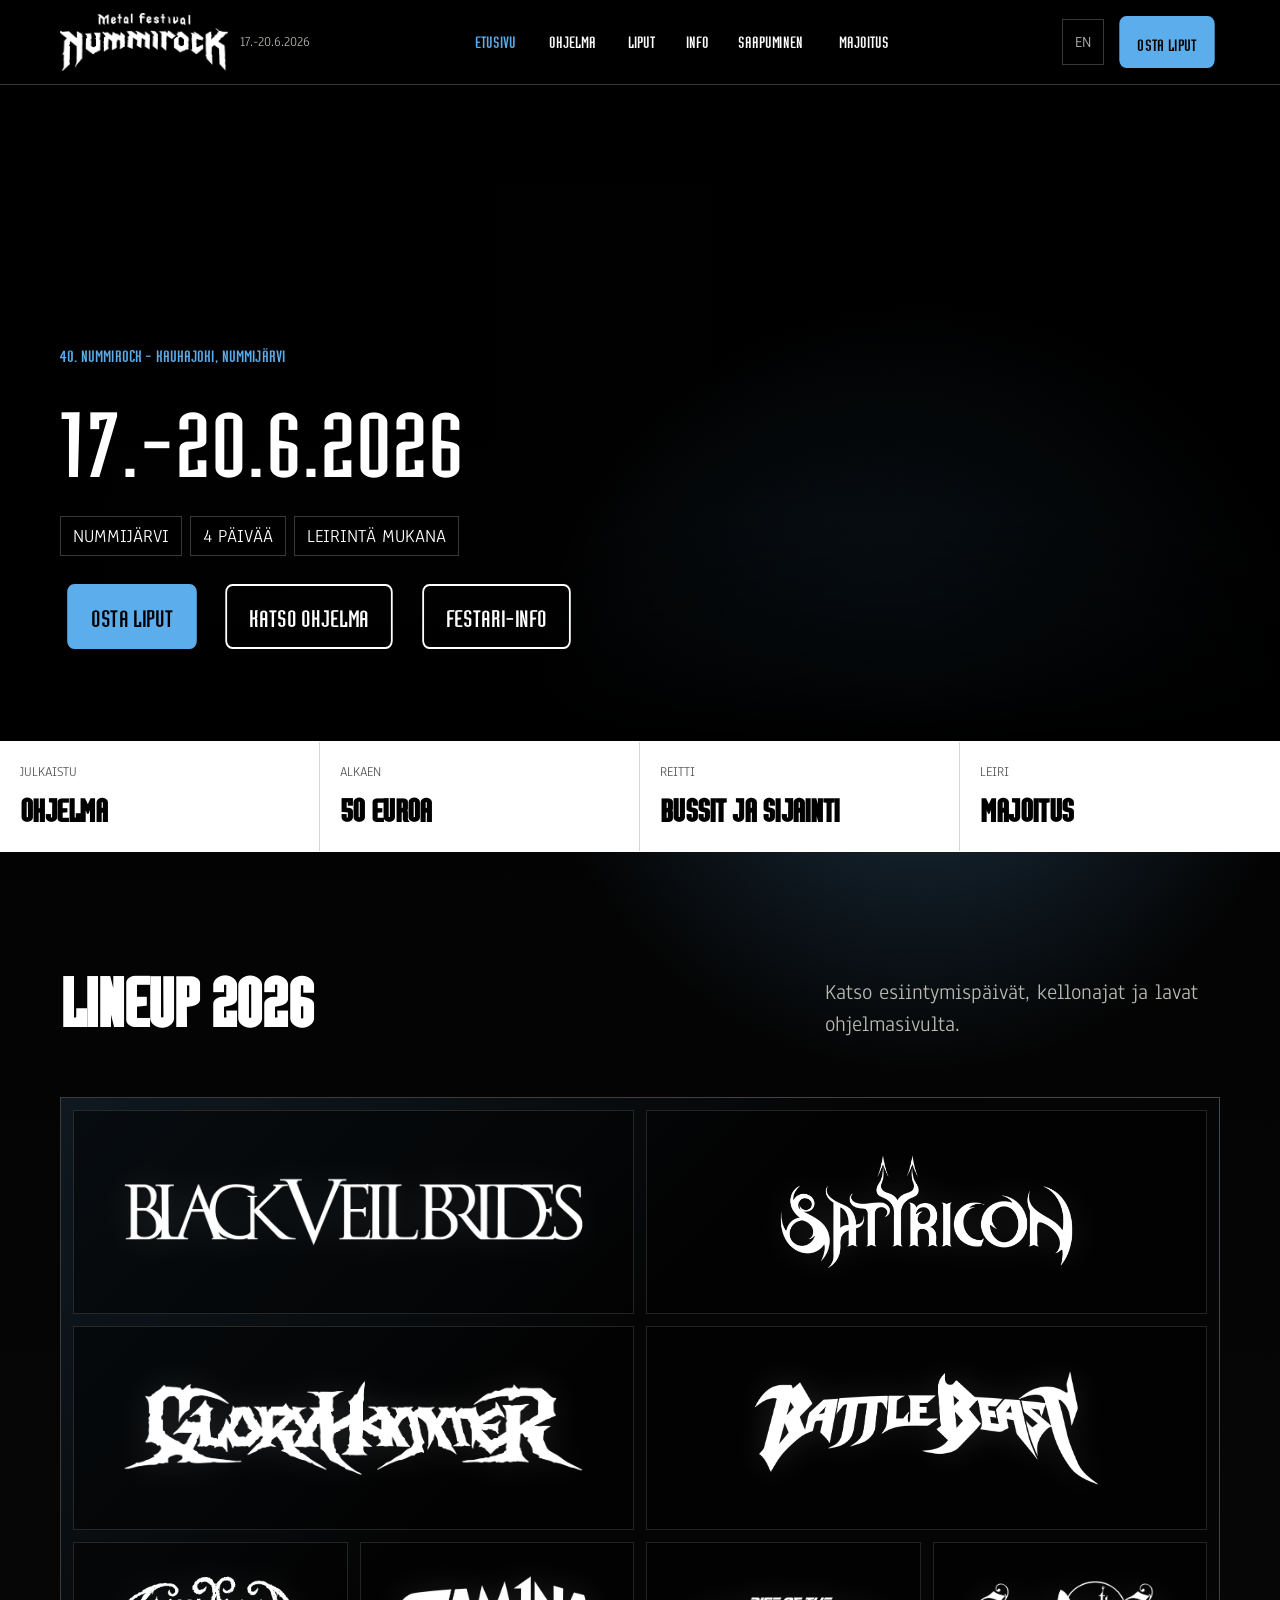
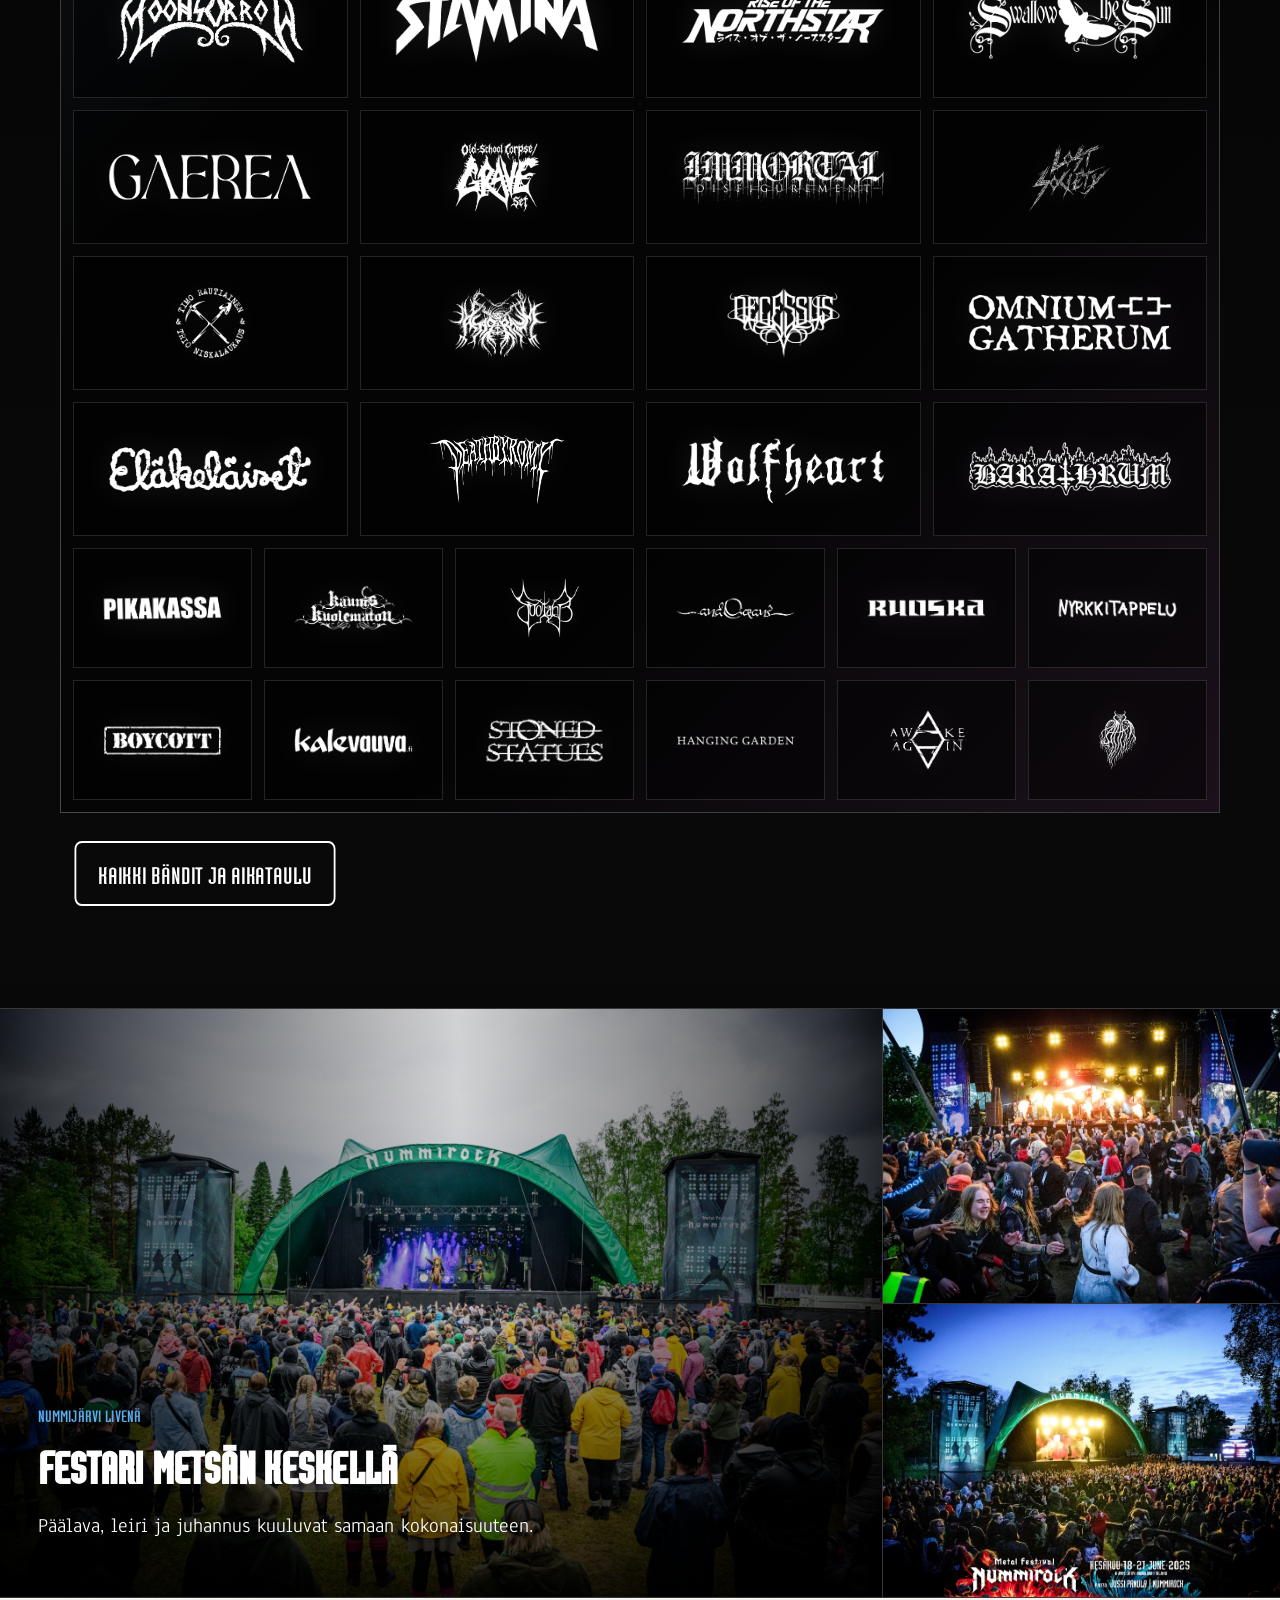
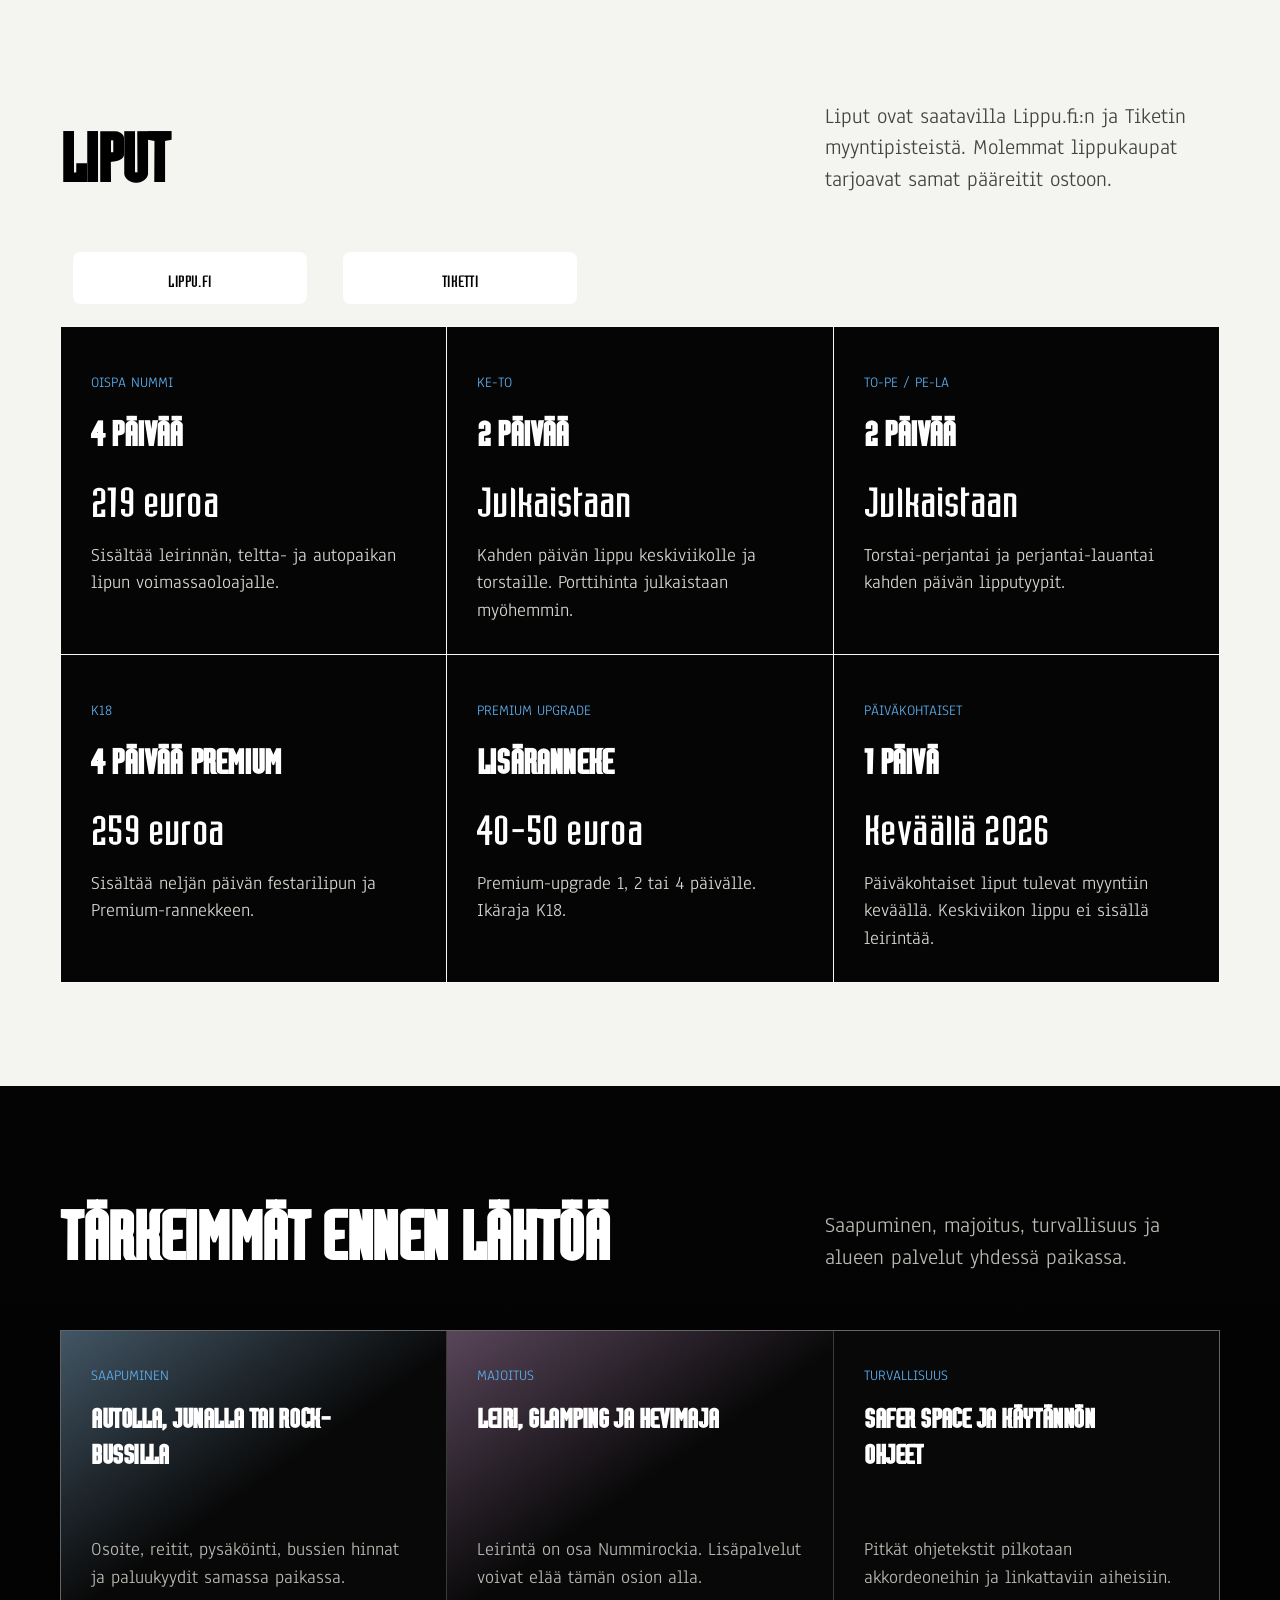
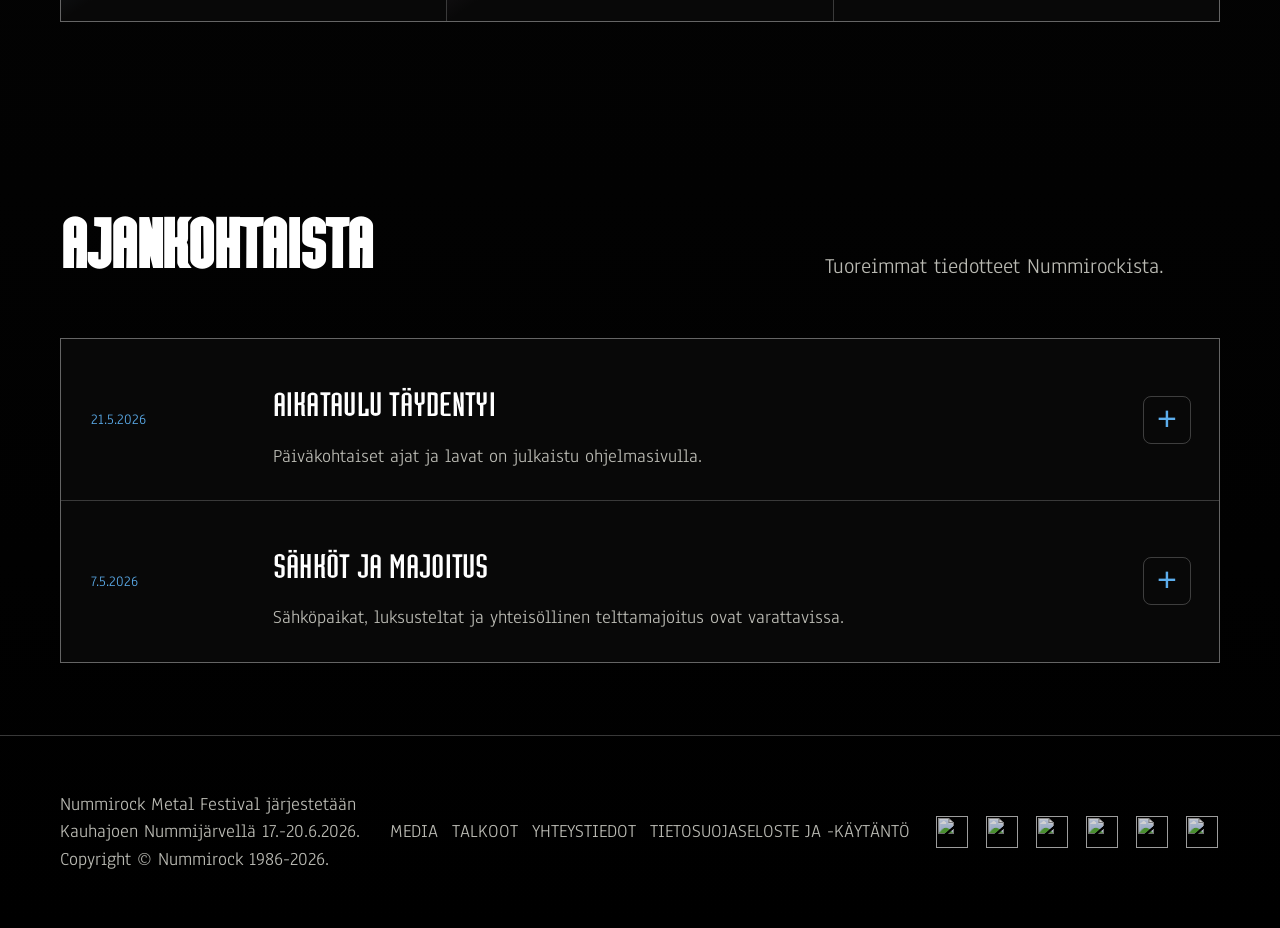
==== commit 27910b78: "Fix ticket vendor CTA contrast" ====
--- a/prototype/index.html
+++ b/prototype/index.html
@@ -9,7 +9,7 @@
   <link rel="preconnect" href="https://fonts.googleapis.com">
   <link rel="preconnect" href="https://fonts.gstatic.com" crossorigin>
   <link href="https://fonts.googleapis.com/css2?family=Anaheim&display=swap" rel="stylesheet">
-  <link rel="stylesheet" href="styles.css">
+  <link rel="stylesheet" href="styles.css?v=20260614-cta">
 </head>
 <body>
   <div class="site-shell">
--- a/prototype/styles.css
+++ b/prototype/styles.css
@@ -699,12 +699,13 @@
 
 .vendor-actions .button {
   border-color: var(--color-white);
-  background: transparent;
-  color: var(--color-white);
+  background: var(--color-white);
+  color: var(--color-black);
 }
 
 .vendor-actions .button:hover {
-  background: var(--color-white);
+  border-color: var(--color-blue);
+  background: var(--color-blue);
   color: var(--color-black);
 }
 
